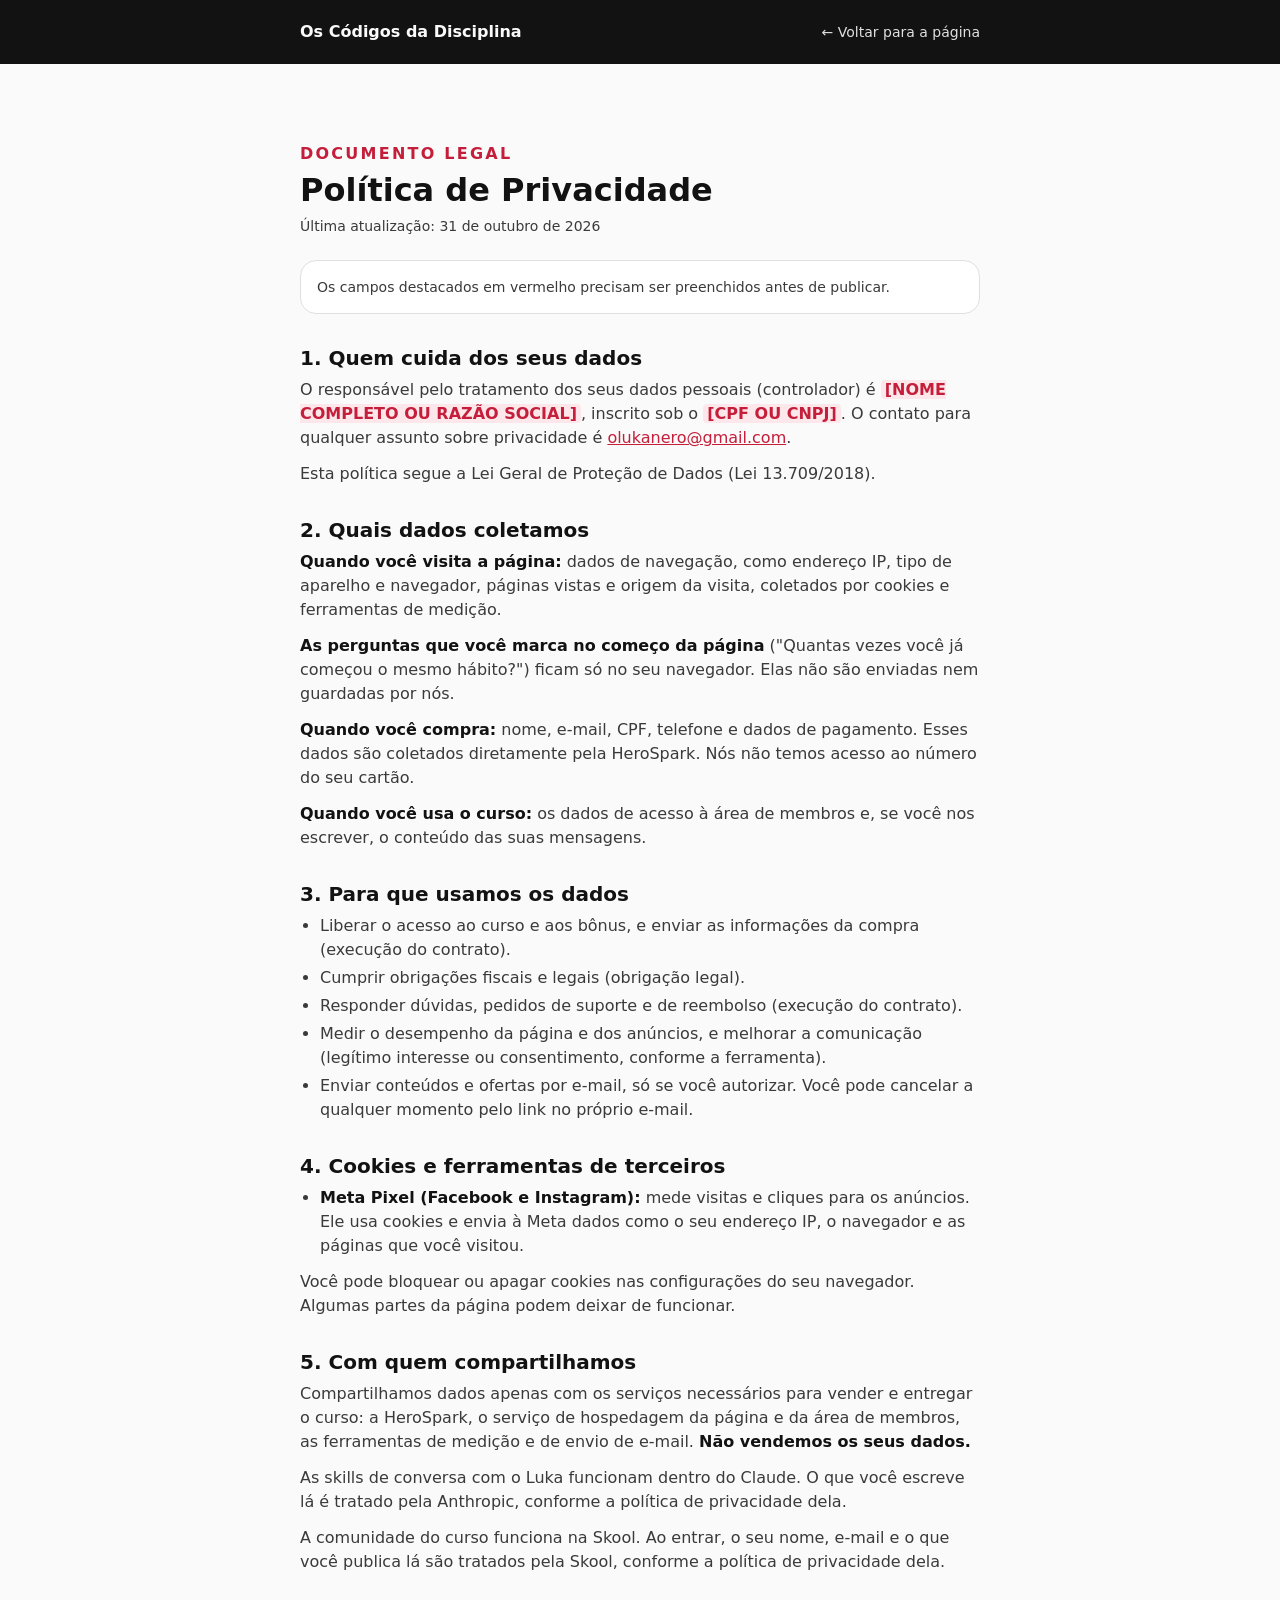
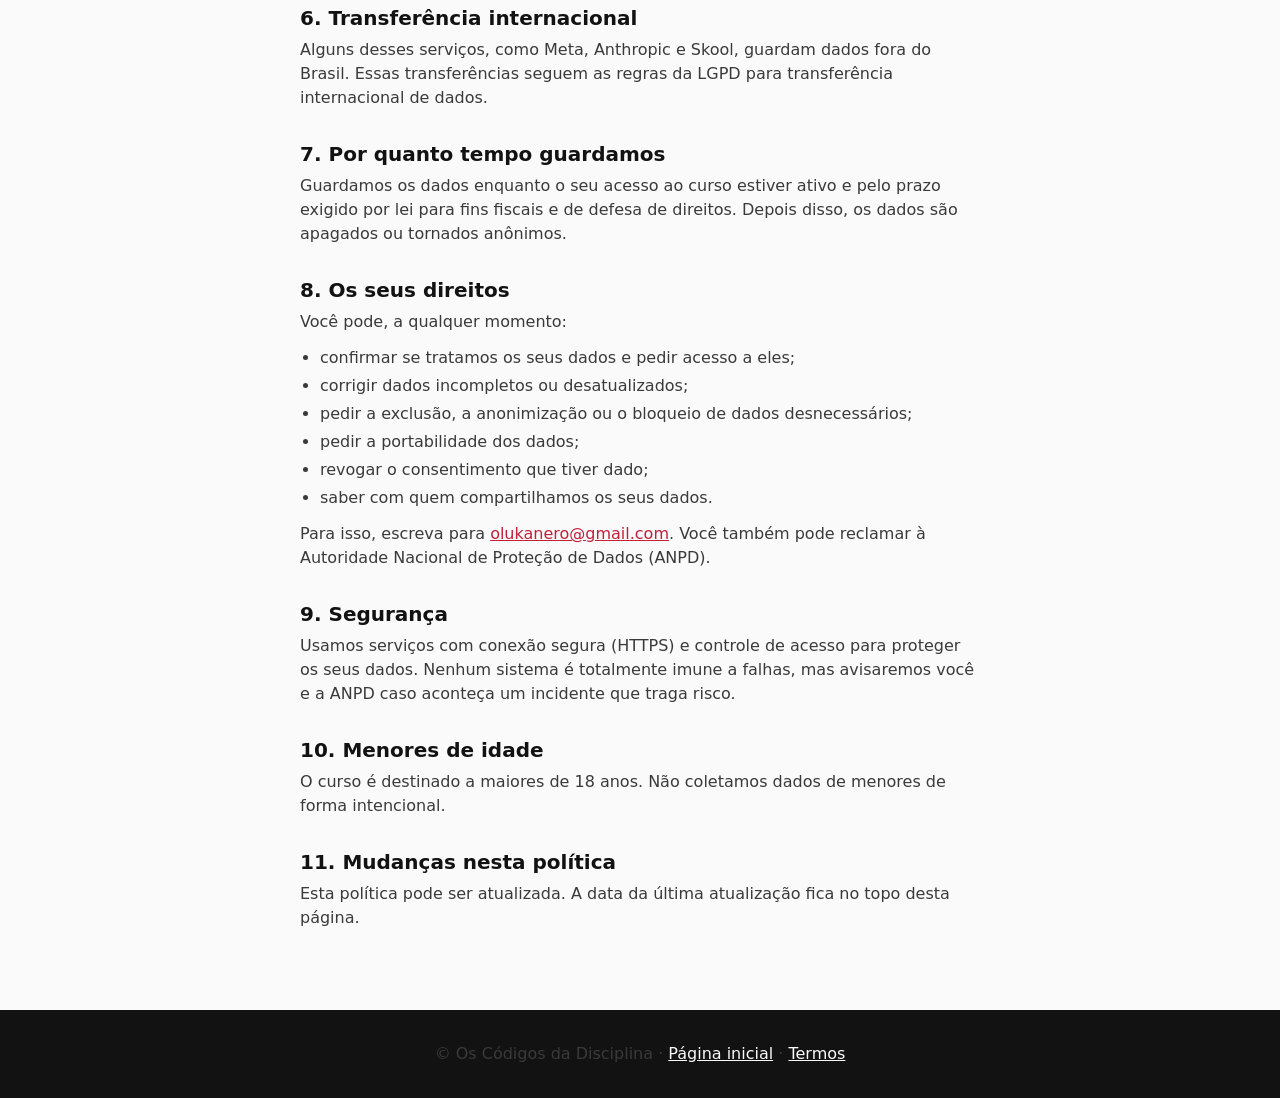
==== privacidade.html @ 7e0b5a9a "Add files via upload" ====
<!DOCTYPE html>
<html lang="pt-BR">
<head>
<meta charset="UTF-8">
<meta name="viewport" content="width=device-width, initial-scale=1">
<title>Política de Privacidade · Os Códigos da Disciplina</title>
<meta name="description" content="Política de privacidade do curso Os Códigos da Disciplina.">
<meta name="robots" content="noindex">
<meta name="theme-color" content="#121212">
<style>
@font-face{font-family:'Inter';font-style:normal;font-weight:400;font-display:swap;src:url(fonts/inter-latin-400-normal.woff2) format('woff2')}
@font-face{font-family:'Inter';font-style:normal;font-weight:500;font-display:swap;src:url(fonts/inter-latin-500-normal.woff2) format('woff2')}
@font-face{font-family:'Inter';font-style:normal;font-weight:700;font-display:swap;src:url(fonts/inter-latin-700-normal.woff2) format('woff2')}
@font-face{font-family:'Space Grotesk';font-style:normal;font-weight:700;font-display:swap;src:url(fonts/space-grotesk-latin-700-normal.woff2) format('woff2')}
:root{--red:#C41E3A;--ink:#121212;--grey:#3A3A3A;--light:#E0E0E0;--snow:#FAFAFA;
  --f-text:'Inter',system-ui,-apple-system,'Segoe UI',sans-serif;--f-title:'Space Grotesk',system-ui,-apple-system,'Segoe UI',sans-serif;
  --narrow:720px;--gutter:20px;--section-y:48px}
@media (min-width:1025px){:root{--section-y:80px}}
*,*::before,*::after{box-sizing:border-box;margin:0;padding:0}
html{-webkit-text-size-adjust:100%}
body{font-family:var(--f-text);background:var(--snow);color:var(--ink);-webkit-font-smoothing:antialiased}
.wrap{max-width:var(--narrow);margin:0 auto;padding:0 var(--gutter)}
.top{background:var(--ink)}
.top .wrap{display:flex;align-items:center;justify-content:space-between;gap:16px;min-height:64px}
.top__brand{font-family:var(--f-title);font-weight:700;font-size:16px;line-height:20px;color:var(--snow);text-decoration:none}
.top__back{font-family:var(--f-text);font-weight:500;font-size:14px;line-height:20px;color:var(--light);text-decoration:none}
.top__back:hover{color:var(--snow)}
.top__brand,.top__back{white-space:nowrap}
@media (max-width:480px){.hide-sm{display:none}}
.doc{padding:var(--section-y) 0}
.eyebrow{display:block;font-family:var(--f-title);font-weight:700;font-size:16px;line-height:20px;letter-spacing:.14em;text-transform:uppercase;color:var(--red)}
h1{margin-top:8px;font-family:var(--f-title);font-weight:700;font-size:32px;line-height:36px;color:var(--ink)}
.updated{margin-top:8px;font-weight:500;font-size:14px;line-height:20px;color:var(--grey)}
.note{margin-top:24px;padding:16px;border:1px solid var(--light);border-radius:16px;background:#fff;font-size:14px;line-height:20px;color:var(--grey)}
h2{margin-top:32px;font-family:var(--f-title);font-weight:700;font-size:20px;line-height:24px;color:var(--ink)}
p,li{font-weight:400;font-size:16px;line-height:24px;color:var(--grey)}
h2 + p,h2 + ul{margin-top:8px}
p + p,p + ul,ul + p{margin-top:12px}
ul{padding-left:20px}
li + li{margin-top:4px}
b{font-weight:700;color:var(--ink)}
a{color:var(--red)}
.fill{background:#FDE7EA;color:var(--red);font-weight:700;border-radius:4px;padding:0 4px}
.footer{padding:32px 0;background:var(--ink);text-align:center;font-weight:500;font-size:12px;line-height:16px;color:var(--light)}
.footer a{color:var(--snow)}
.footer a:hover{color:var(--red)}
</style>
<!-- Meta Pixel Code -->
<script>
!function(f,b,e,v,n,t,s)
{if(f.fbq)return;n=f.fbq=function(){n.callMethod?
n.callMethod.apply(n,arguments):n.queue.push(arguments)};
if(!f._fbq)f._fbq=n;n.push=n;n.loaded=!0;n.version='2.0';
n.queue=[];t=b.createElement(e);t.async=!0;
t.src=v;s=b.getElementsByTagName(e)[0];
s.parentNode.insertBefore(t,s)}(window, document,'script',
'https://connect.facebook.net/en_US/fbevents.js');
fbq('init', '2618686061904510');
fbq('track', 'PageView');
</script>
<noscript><img height="1" width="1" style="display:none"
src="https://www.facebook.com/tr?id=2618686061904510&ev=PageView&noscript=1"
/></noscript>
<!-- End Meta Pixel Code -->
</head>
<body>
<header class="top"><div class="wrap"><a class="top__brand" href="index.html">Os Códigos da Disciplina</a><a class="top__back" href="index.html">← Voltar<span class="hide-sm"> para a página</span></a></div></header>
<main class="doc"><div class="wrap">
<span class="eyebrow">Documento legal</span>
<h1>Política de Privacidade</h1>
<p class="updated">Última atualização: 31 de outubro de 2026</p>
<!-- ANTES DE PUBLICAR: preencha todos os campos destacados em vermelho e apague esta nota. -->
<p class="note">Os campos destacados em vermelho precisam ser preenchidos antes de publicar.</p>

<h2>1. Quem cuida dos seus dados</h2>
<p>O responsável pelo tratamento dos seus dados pessoais (controlador) é <mark class="fill">[NOME COMPLETO OU RAZÃO SOCIAL]</mark>, inscrito sob o <mark class="fill">[CPF OU CNPJ]</mark>. O contato para qualquer assunto sobre privacidade é <a href="mailto:olukanero@gmail.com">olukanero@gmail.com</a>.</p>
<p>Esta política segue a Lei Geral de Proteção de Dados (Lei 13.709/2018).</p>

<h2>2. Quais dados coletamos</h2>
<p><b>Quando você visita a página:</b> dados de navegação, como endereço IP, tipo de aparelho e navegador, páginas vistas e origem da visita, coletados por cookies e ferramentas de medição.</p>
<p><b>As perguntas que você marca no começo da página</b> ("Quantas vezes você já começou o mesmo hábito?") ficam só no seu navegador. Elas não são enviadas nem guardadas por nós.</p>
<p><b>Quando você compra:</b> nome, e-mail, CPF, telefone e dados de pagamento. Esses dados são coletados diretamente pela HeroSpark. Nós não temos acesso ao número do seu cartão.</p>
<p><b>Quando você usa o curso:</b> os dados de acesso à área de membros e, se você nos escrever, o conteúdo das suas mensagens.</p>

<h2>3. Para que usamos os dados</h2>
<ul>
  <li>Liberar o acesso ao curso e aos bônus, e enviar as informações da compra (execução do contrato).</li>
  <li>Cumprir obrigações fiscais e legais (obrigação legal).</li>
  <li>Responder dúvidas, pedidos de suporte e de reembolso (execução do contrato).</li>
  <li>Medir o desempenho da página e dos anúncios, e melhorar a comunicação (legítimo interesse ou consentimento, conforme a ferramenta).</li>
  <li>Enviar conteúdos e ofertas por e-mail, só se você autorizar. Você pode cancelar a qualquer momento pelo link no próprio e-mail.</li>
</ul>

<h2>4. Cookies e ferramentas de terceiros</h2>
<ul>
    <li><b>Meta Pixel (Facebook e Instagram):</b> mede visitas e cliques para os anúncios. Ele usa cookies e envia à Meta dados como o seu endereço IP, o navegador e as páginas que você visitou.</li>
</ul>
<p>Você pode bloquear ou apagar cookies nas configurações do seu navegador. Algumas partes da página podem deixar de funcionar.</p>

<h2>5. Com quem compartilhamos</h2>
<p>Compartilhamos dados apenas com os serviços necessários para vender e entregar o curso: a HeroSpark, o serviço de hospedagem da página e da área de membros, as ferramentas de medição e de envio de e-mail. <b>Não vendemos os seus dados.</b></p>
<p>As skills de conversa com o Luka funcionam dentro do Claude. O que você escreve lá é tratado pela Anthropic, conforme a política de privacidade dela.</p>
<p>A comunidade do curso funciona na Skool. Ao entrar, o seu nome, e-mail e o que você publica lá são tratados pela Skool, conforme a política de privacidade dela.</p>

<h2>6. Transferência internacional</h2>
<p>Alguns desses serviços, como Meta, Anthropic e Skool, guardam dados fora do Brasil. Essas transferências seguem as regras da LGPD para transferência internacional de dados.</p>

<h2>7. Por quanto tempo guardamos</h2>
<p>Guardamos os dados enquanto o seu acesso ao curso estiver ativo e pelo prazo exigido por lei para fins fiscais e de defesa de direitos. Depois disso, os dados são apagados ou tornados anônimos.</p>

<h2>8. Os seus direitos</h2>
<p>Você pode, a qualquer momento:</p>
<ul>
  <li>confirmar se tratamos os seus dados e pedir acesso a eles;</li>
  <li>corrigir dados incompletos ou desatualizados;</li>
  <li>pedir a exclusão, a anonimização ou o bloqueio de dados desnecessários;</li>
  <li>pedir a portabilidade dos dados;</li>
  <li>revogar o consentimento que tiver dado;</li>
  <li>saber com quem compartilhamos os seus dados.</li>
</ul>
<p>Para isso, escreva para <a href="mailto:olukanero@gmail.com">olukanero@gmail.com</a>. Você também pode reclamar à Autoridade Nacional de Proteção de Dados (ANPD).</p>

<h2>9. Segurança</h2>
<p>Usamos serviços com conexão segura (HTTPS) e controle de acesso para proteger os seus dados. Nenhum sistema é totalmente imune a falhas, mas avisaremos você e a ANPD caso aconteça um incidente que traga risco.</p>

<h2>10. Menores de idade</h2>
<p>O curso é destinado a maiores de 18 anos. Não coletamos dados de menores de forma intencional.</p>

<h2>11. Mudanças nesta política</h2>
<p>Esta política pode ser atualizada. A data da última atualização fica no topo desta página.</p>

</div></main>
<footer class="footer"><div class="wrap"><p>© Os Códigos da Disciplina · <a href="index.html">Página inicial</a> · <a href="termos.html">Termos</a></p></div></footer>
</body>
</html>
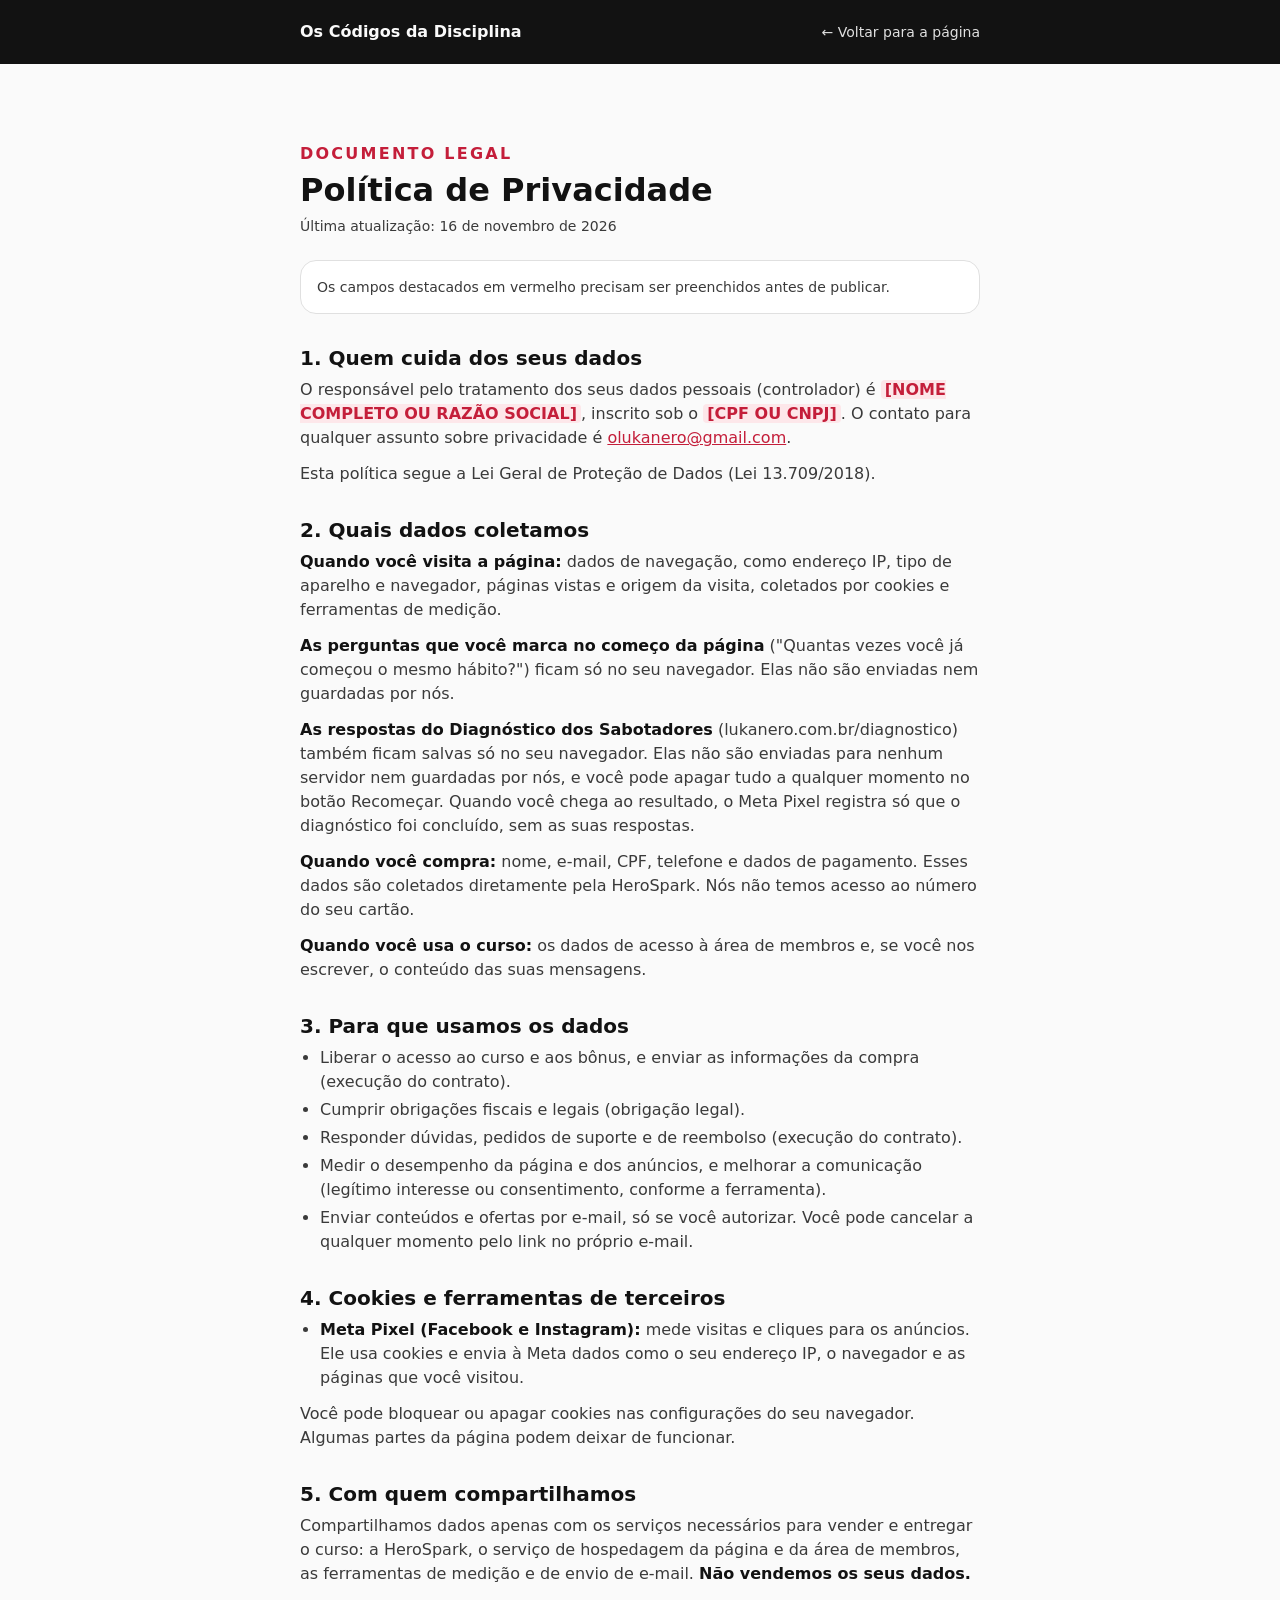
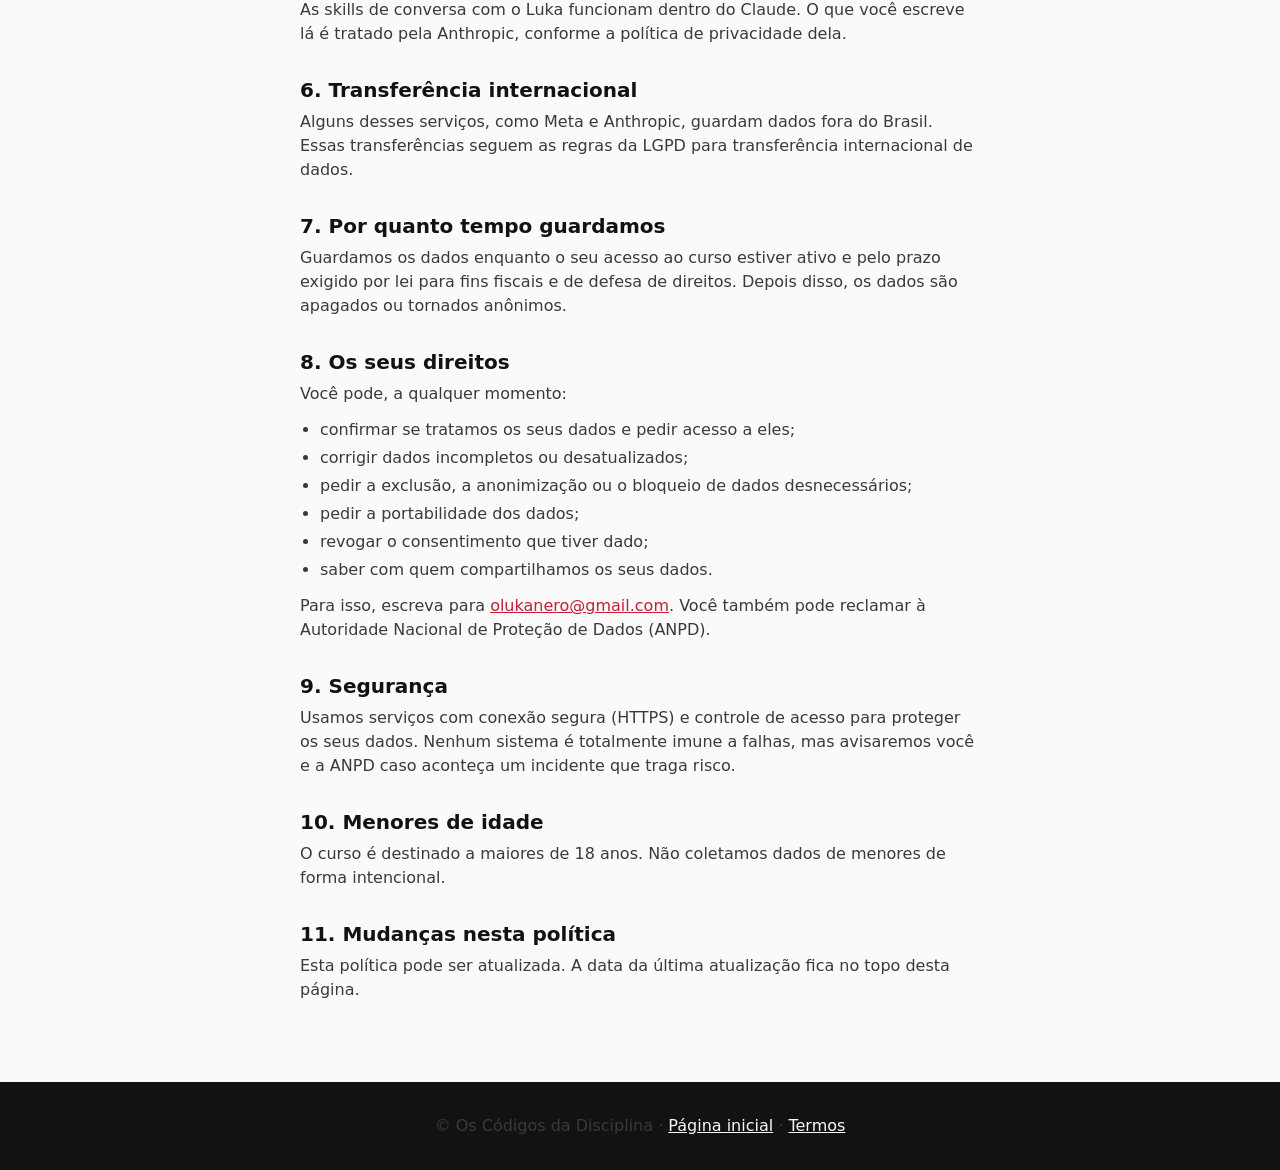
==== commit 77f3a196: "Add files via upload" ====
--- a/privacidade.html
+++ b/privacidade.html
@@ -68,7 +68,7 @@
 <main class="doc"><div class="wrap">
 <span class="eyebrow">Documento legal</span>
 <h1>Política de Privacidade</h1>
-<p class="updated">Última atualização: 31 de outubro de 2026</p>
+<p class="updated">Última atualização: 16 de novembro de 2026</p>
 <!-- ANTES DE PUBLICAR: preencha todos os campos destacados em vermelho e apague esta nota. -->
 <p class="note">Os campos destacados em vermelho precisam ser preenchidos antes de publicar.</p>
 
@@ -79,6 +79,7 @@
 <h2>2. Quais dados coletamos</h2>
 <p><b>Quando você visita a página:</b> dados de navegação, como endereço IP, tipo de aparelho e navegador, páginas vistas e origem da visita, coletados por cookies e ferramentas de medição.</p>
 <p><b>As perguntas que você marca no começo da página</b> ("Quantas vezes você já começou o mesmo hábito?") ficam só no seu navegador. Elas não são enviadas nem guardadas por nós.</p>
+<p><b>As respostas do Diagnóstico dos Sabotadores</b> (lukanero.com.br/diagnostico) também ficam salvas só no seu navegador. Elas não são enviadas para nenhum servidor nem guardadas por nós, e você pode apagar tudo a qualquer momento no botão Recomeçar. Quando você chega ao resultado, o Meta Pixel registra só que o diagnóstico foi concluído, sem as suas respostas.</p>
 <p><b>Quando você compra:</b> nome, e-mail, CPF, telefone e dados de pagamento. Esses dados são coletados diretamente pela HeroSpark. Nós não temos acesso ao número do seu cartão.</p>
 <p><b>Quando você usa o curso:</b> os dados de acesso à área de membros e, se você nos escrever, o conteúdo das suas mensagens.</p>
 
@@ -100,10 +101,9 @@
 <h2>5. Com quem compartilhamos</h2>
 <p>Compartilhamos dados apenas com os serviços necessários para vender e entregar o curso: a HeroSpark, o serviço de hospedagem da página e da área de membros, as ferramentas de medição e de envio de e-mail. <b>Não vendemos os seus dados.</b></p>
 <p>As skills de conversa com o Luka funcionam dentro do Claude. O que você escreve lá é tratado pela Anthropic, conforme a política de privacidade dela.</p>
-<p>A comunidade do curso funciona na Skool. Ao entrar, o seu nome, e-mail e o que você publica lá são tratados pela Skool, conforme a política de privacidade dela.</p>
 
 <h2>6. Transferência internacional</h2>
-<p>Alguns desses serviços, como Meta, Anthropic e Skool, guardam dados fora do Brasil. Essas transferências seguem as regras da LGPD para transferência internacional de dados.</p>
+<p>Alguns desses serviços, como Meta e Anthropic, guardam dados fora do Brasil. Essas transferências seguem as regras da LGPD para transferência internacional de dados.</p>
 
 <h2>7. Por quanto tempo guardamos</h2>
 <p>Guardamos os dados enquanto o seu acesso ao curso estiver ativo e pelo prazo exigido por lei para fins fiscais e de defesa de direitos. Depois disso, os dados são apagados ou tornados anônimos.</p>
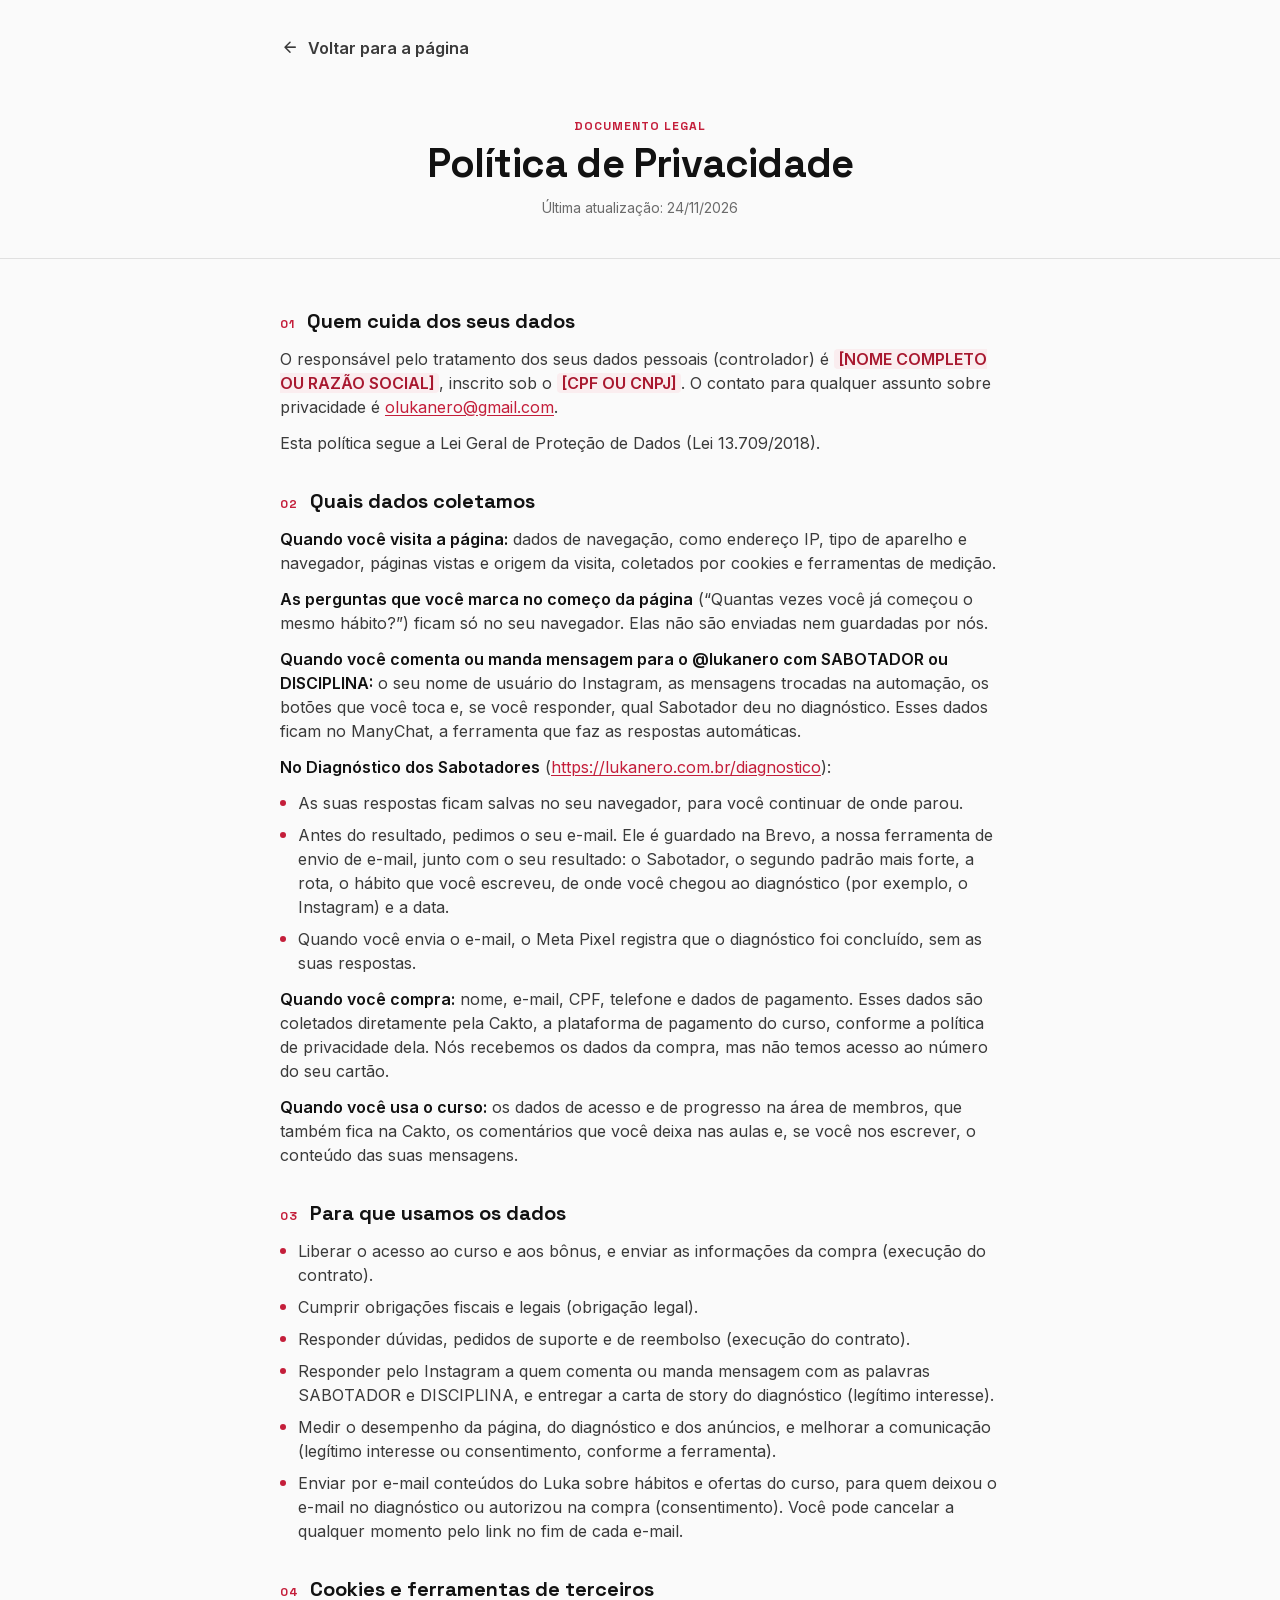
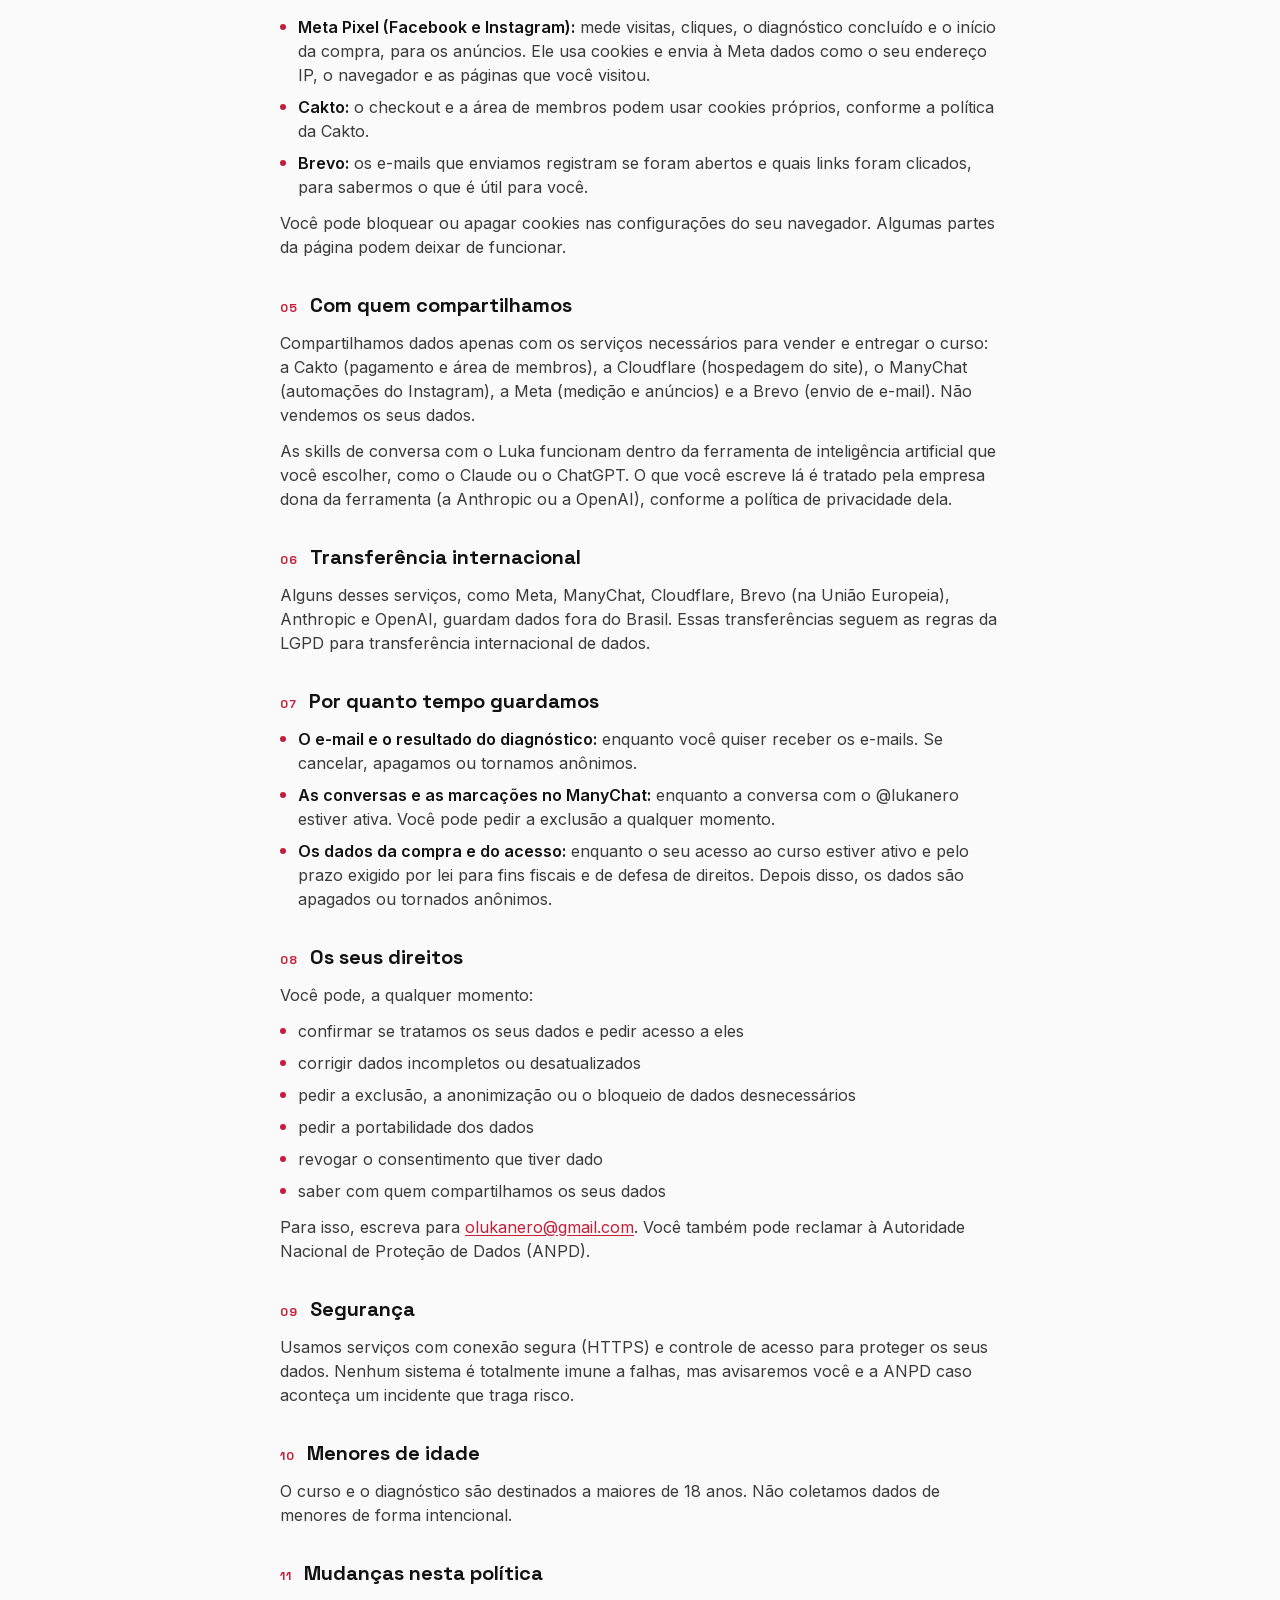
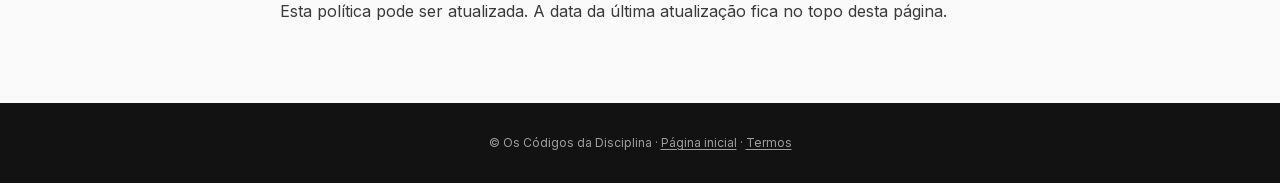
==== commit 3b4df9f7: "Site novo: página de vendas, isca em /diagnostico, obrigado, termos e privacidade" ====
--- a/privacidade.html
+++ b/privacidade.html
@@ -1,135 +1,183 @@
-<!DOCTYPE html>
+<!doctype html>
 <html lang="pt-BR">
 <head>
-<meta charset="UTF-8">
-<meta name="viewport" content="width=device-width, initial-scale=1">
-<title>Política de Privacidade · Os Códigos da Disciplina</title>
-<meta name="description" content="Política de privacidade do curso Os Códigos da Disciplina.">
-<meta name="robots" content="noindex">
-<meta name="theme-color" content="#121212">
+<meta charset="utf-8">
+<meta name="viewport" content="width=device-width, initial-scale=1, viewport-fit=cover">
+<title>Política de privacidade · Os Códigos da Disciplina</title>
+<meta name="description" content="Como Os Códigos da Disciplina coleta, usa e protege os seus dados, conforme a LGPD.">
+<meta name="theme-color" content="#FAFAFA">
+<link rel="stylesheet" href="design_tokens.css">
+<link rel="icon" href="img/favicon-32.png" sizes="32x32" type="image/png">
+<link rel="apple-touch-icon" href="img/apple-touch-icon.png">
+<link rel="preload" href="fonts/inter.woff2" as="font" type="font/woff2" crossorigin>
+<link rel="preload" href="fonts/space-grotesk.woff2" as="font" type="font/woff2" crossorigin>
+<link rel="preload" href="fonts/icones.woff2" as="font" type="font/woff2" crossorigin>
 <style>
-@font-face{font-family:'Inter';font-style:normal;font-weight:400;font-display:swap;src:url(fonts/inter-latin-400-normal.woff2) format('woff2')}
-@font-face{font-family:'Inter';font-style:normal;font-weight:500;font-display:swap;src:url(fonts/inter-latin-500-normal.woff2) format('woff2')}
-@font-face{font-family:'Inter';font-style:normal;font-weight:700;font-display:swap;src:url(fonts/inter-latin-700-normal.woff2) format('woff2')}
-@font-face{font-family:'Space Grotesk';font-style:normal;font-weight:700;font-display:swap;src:url(fonts/space-grotesk-latin-700-normal.woff2) format('woff2')}
-:root{--red:#C41E3A;--ink:#121212;--grey:#3A3A3A;--light:#E0E0E0;--snow:#FAFAFA;
-  --f-text:'Inter',system-ui,-apple-system,'Segoe UI',sans-serif;--f-title:'Space Grotesk',system-ui,-apple-system,'Segoe UI',sans-serif;
-  --narrow:720px;--gutter:20px;--section-y:48px}
-@media (min-width:1025px){:root{--section-y:80px}}
-*,*::before,*::after{box-sizing:border-box;margin:0;padding:0}
-html{-webkit-text-size-adjust:100%}
-body{font-family:var(--f-text);background:var(--snow);color:var(--ink);-webkit-font-smoothing:antialiased}
-.wrap{max-width:var(--narrow);margin:0 auto;padding:0 var(--gutter)}
-.top{background:var(--ink)}
-.top .wrap{display:flex;align-items:center;justify-content:space-between;gap:16px;min-height:64px}
-.top__brand{font-family:var(--f-title);font-weight:700;font-size:16px;line-height:20px;color:var(--snow);text-decoration:none}
-.top__back{font-family:var(--f-text);font-weight:500;font-size:14px;line-height:20px;color:var(--light);text-decoration:none}
-.top__back:hover{color:var(--snow)}
-.top__brand,.top__back{white-space:nowrap}
-@media (max-width:480px){.hide-sm{display:none}}
-.doc{padding:var(--section-y) 0}
-.eyebrow{display:block;font-family:var(--f-title);font-weight:700;font-size:16px;line-height:20px;letter-spacing:.14em;text-transform:uppercase;color:var(--red)}
-h1{margin-top:8px;font-family:var(--f-title);font-weight:700;font-size:32px;line-height:36px;color:var(--ink)}
-.updated{margin-top:8px;font-weight:500;font-size:14px;line-height:20px;color:var(--grey)}
-.note{margin-top:24px;padding:16px;border:1px solid var(--light);border-radius:16px;background:#fff;font-size:14px;line-height:20px;color:var(--grey)}
-h2{margin-top:32px;font-family:var(--f-title);font-weight:700;font-size:20px;line-height:24px;color:var(--ink)}
-p,li{font-weight:400;font-size:16px;line-height:24px;color:var(--grey)}
-h2 + p,h2 + ul{margin-top:8px}
-p + p,p + ul,ul + p{margin-top:12px}
-ul{padding-left:20px}
-li + li{margin-top:4px}
-b{font-weight:700;color:var(--ink)}
-a{color:var(--red)}
-.fill{background:#FDE7EA;color:var(--red);font-weight:700;border-radius:4px;padding:0 4px}
-.footer{padding:32px 0;background:var(--ink);text-align:center;font-weight:500;font-size:12px;line-height:16px;color:var(--light)}
-.footer a{color:var(--snow)}
-.footer a:hover{color:var(--red)}
+  /* =========================================================
+     Página legal · Os Códigos da Disciplina
+     Gerada a partir de 02.funil/04.outras. Usa só os tokens.
+     Formato: design_system_lukanero.md, seção Formatos
+     ========================================================= */
+  *, *::before, *::after { box-sizing: border-box; }
+  html { -webkit-text-size-adjust: 100%; }
+  body { margin: 0; background: var(--lk-surface); color: var(--lk-on-surface); font: var(--lk-body-l); -webkit-font-smoothing: antialiased; }
+  h1, h2, p, ul { margin: 0; }
+  a { color: var(--lk-accent-text); text-underline-offset: 2px; }
+  b { font-weight: 600; color: var(--lk-on-surface); }
+  :focus-visible { outline: var(--lk-focus-width) solid var(--lk-focus); outline-offset: var(--lk-focus-offset); }
+  .ms { font-family: "Lk Icones"; font-weight: normal; font-style: normal; font-size: var(--lk-icon-s); line-height: 1; display: inline-block; white-space: nowrap; -webkit-font-feature-settings: "liga"; font-feature-settings: "liga"; }
+  .wrap { max-width: calc(var(--lk-container-text) + 2 * var(--lk-gutter)); margin: 0 auto; padding: 0 var(--lk-gutter); }
+
+  /* topo */
+  .legal-top { padding: var(--lk-space-6) 0 var(--lk-space-10); border-bottom: var(--lk-border) solid var(--lk-outline-variant); }
+  .back { position: relative; display: inline-flex; align-items: center; gap: var(--lk-space-2); min-height: var(--lk-touch); padding: 0 var(--lk-space-3); margin-left: calc(-1 * var(--lk-space-3)); border-radius: var(--lk-radius-md); font: var(--lk-label-l); color: var(--lk-on-surface-variant); text-decoration: none; }
+  .back:hover { background: color-mix(in srgb, var(--lk-on-surface) var(--lk-state-hover), transparent); color: var(--lk-on-surface); }
+  .legal-head { text-align: center; margin-top: var(--lk-space-10); }
+  .kicker { display: inline-block; font: var(--lk-kicker-font); letter-spacing: var(--lk-tracking-caps); text-transform: uppercase; color: var(--lk-kicker-color); margin-bottom: var(--lk-kicker-gap); }
+  h1 { font: var(--lk-headline-m); letter-spacing: var(--lk-tracking-tight); }
+  .date { margin-top: var(--lk-space-3); font: var(--lk-body-m); color: var(--lk-on-surface-muted); }
+  @media (min-width: 840px) { h1 { font: var(--lk-headline-l); letter-spacing: var(--lk-tracking-tight); } }
+
+  /* corpo */
+  /* main.wrap: a classe .wrap zeraria o espaço de cima e de baixo */
+  main.wrap { padding-top: var(--lk-space-4); padding-bottom: var(--lk-section-y); }
+  .legal-sec { padding-top: var(--lk-space-8); scroll-margin-top: var(--lk-space-6); }
+  .legal-sec h2 { display: flex; align-items: baseline; gap: var(--lk-space-3); font: var(--lk-title-l); margin-bottom: var(--lk-space-3); }
+  .legal-sec h2 .num { font: var(--lk-label-m); letter-spacing: var(--lk-tracking-caps); color: var(--lk-accent-text); flex: none; }
+  .legal-sec p, .legal-sec li { color: var(--lk-on-surface-variant); }
+  .legal-sec p + p, .legal-sec ul + p, .legal-sec p + ul { margin-top: var(--lk-space-3); }
+  .legal-sec ul { padding: 0; list-style: none; display: grid; gap: var(--lk-space-2); }
+  .legal-sec li { display: flex; gap: var(--lk-space-3); }
+  .legal-sec li::before { content: ""; flex: none; width: 6px; height: 6px; border-radius: 50%; background: var(--lk-primary); margin-top: 9px; }
+  .legal-sec a { overflow-wrap: anywhere; }
+  .todo { background: var(--lk-primary-container); color: var(--lk-on-primary-container); font-weight: 600; padding: 0 4px; border-radius: var(--lk-radius-xs); }
+
+  /* rodapé */
+  .footer { padding: var(--lk-space-8) 0 calc(var(--lk-space-8) + env(safe-area-inset-bottom)); background: var(--lk-surface); font: var(--lk-body-s); color: var(--lk-on-surface-muted); text-align: center; }
+  .footer a { color: inherit; }
 </style>
-<!-- Meta Pixel Code -->
-<script>
-!function(f,b,e,v,n,t,s)
-{if(f.fbq)return;n=f.fbq=function(){n.callMethod?
-n.callMethod.apply(n,arguments):n.queue.push(arguments)};
-if(!f._fbq)f._fbq=n;n.push=n;n.loaded=!0;n.version='2.0';
-n.queue=[];t=b.createElement(e);t.async=!0;
-t.src=v;s=b.getElementsByTagName(e)[0];
-s.parentNode.insertBefore(t,s)}(window, document,'script',
-'https://connect.facebook.net/en_US/fbevents.js');
-fbq('init', '2618686061904510');
-fbq('track', 'PageView');
-</script>
-<noscript><img height="1" width="1" style="display:none"
-src="https://www.facebook.com/tr?id=2618686061904510&ev=PageView&noscript=1"
-/></noscript>
-<!-- End Meta Pixel Code -->
 </head>
 <body>
-<header class="top"><div class="wrap"><a class="top__brand" href="index.html">Os Códigos da Disciplina</a><a class="top__back" href="index.html">← Voltar<span class="hide-sm"> para a página</span></a></div></header>
-<main class="doc"><div class="wrap">
-<span class="eyebrow">Documento legal</span>
-<h1>Política de Privacidade</h1>
-<p class="updated">Última atualização: 16 de novembro de 2026</p>
-<!-- ANTES DE PUBLICAR: preencha todos os campos destacados em vermelho e apague esta nota. -->
-<p class="note">Os campos destacados em vermelho precisam ser preenchidos antes de publicar.</p>
 
-<h2>1. Quem cuida dos seus dados</h2>
-<p>O responsável pelo tratamento dos seus dados pessoais (controlador) é <mark class="fill">[NOME COMPLETO OU RAZÃO SOCIAL]</mark>, inscrito sob o <mark class="fill">[CPF OU CNPJ]</mark>. O contato para qualquer assunto sobre privacidade é <a href="mailto:olukanero@gmail.com">olukanero@gmail.com</a>.</p>
-<p>Esta política segue a Lei Geral de Proteção de Dados (Lei 13.709/2018).</p>
+<header class="legal-top">
+  <div class="wrap">
+    <a class="back" href="index.html"><span class="ms" aria-hidden="true">arrow_back</span>Voltar para a página</a>
+    <div class="legal-head">
+      <span class="kicker">Documento legal</span>
+      <h1>Política de Privacidade</h1>
+      <p class="date">Última atualização: 24/11/2026</p>
+    </div>
+  </div>
+</header>
 
-<h2>2. Quais dados coletamos</h2>
-<p><b>Quando você visita a página:</b> dados de navegação, como endereço IP, tipo de aparelho e navegador, páginas vistas e origem da visita, coletados por cookies e ferramentas de medição.</p>
-<p><b>As perguntas que você marca no começo da página</b> ("Quantas vezes você já começou o mesmo hábito?") ficam só no seu navegador. Elas não são enviadas nem guardadas por nós.</p>
-<p><b>As respostas do Diagnóstico dos Sabotadores</b> (lukanero.com.br/diagnostico) também ficam salvas só no seu navegador. Elas não são enviadas para nenhum servidor nem guardadas por nós, e você pode apagar tudo a qualquer momento no botão Recomeçar. Quando você chega ao resultado, o Meta Pixel registra só que o diagnóstico foi concluído, sem as suas respostas.</p>
-<p><b>Quando você compra:</b> nome, e-mail, CPF, telefone e dados de pagamento. Esses dados são coletados diretamente pela HeroSpark. Nós não temos acesso ao número do seu cartão.</p>
-<p><b>Quando você usa o curso:</b> os dados de acesso à área de membros e, se você nos escrever, o conteúdo das suas mensagens.</p>
+<main class="wrap">
+    <section class="legal-sec" aria-labelledby="s1">
+      <h2 id="s1"><span class="num">01</span>Quem cuida dos seus dados</h2>
+      <p>O responsável pelo tratamento dos seus dados pessoais (controlador) é <mark class="todo">[NOME COMPLETO OU RAZÃO SOCIAL]</mark>, inscrito sob o <mark class="todo">[CPF OU CNPJ]</mark>. O contato para qualquer assunto sobre privacidade é <a href="mailto:olukanero@gmail.com">olukanero@gmail.com</a>.</p>
+      <p>Esta política segue a Lei Geral de Proteção de Dados (Lei 13.709/2018).</p>
+    </section>
 
-<h2>3. Para que usamos os dados</h2>
-<ul>
-  <li>Liberar o acesso ao curso e aos bônus, e enviar as informações da compra (execução do contrato).</li>
-  <li>Cumprir obrigações fiscais e legais (obrigação legal).</li>
-  <li>Responder dúvidas, pedidos de suporte e de reembolso (execução do contrato).</li>
-  <li>Medir o desempenho da página e dos anúncios, e melhorar a comunicação (legítimo interesse ou consentimento, conforme a ferramenta).</li>
-  <li>Enviar conteúdos e ofertas por e-mail, só se você autorizar. Você pode cancelar a qualquer momento pelo link no próprio e-mail.</li>
-</ul>
+    <section class="legal-sec" aria-labelledby="s2">
+      <h2 id="s2"><span class="num">02</span>Quais dados coletamos</h2>
+      <p><b>Quando você visita a página:</b> dados de navegação, como endereço IP, tipo de aparelho e navegador, páginas vistas e origem da visita, coletados por cookies e ferramentas de medição.</p>
+      <p><b>As perguntas que você marca no começo da página</b> (“Quantas vezes você já começou o mesmo hábito?”) ficam só no seu navegador. Elas não são enviadas nem guardadas por nós.</p>
+      <p><b>Quando você comenta ou manda mensagem para o @lukanero com SABOTADOR ou DISCIPLINA:</b> o seu nome de usuário do Instagram, as mensagens trocadas na automação, os botões que você toca e, se você responder, qual Sabotador deu no diagnóstico. Esses dados ficam no ManyChat, a ferramenta que faz as respostas automáticas.</p>
+      <p><b>No Diagnóstico dos Sabotadores</b> (<a href="https://lukanero.com.br/diagnostico">https://lukanero.com.br/diagnostico</a>):</p>
+      <ul>
+        <li><span>As suas respostas ficam salvas no seu navegador, para você continuar de onde parou.</span></li>
+        <li><span>Antes do resultado, pedimos o seu e-mail. Ele é guardado na Brevo, a nossa ferramenta de envio de e-mail, junto com o seu resultado: o Sabotador, o segundo padrão mais forte, a rota, o hábito que você escreveu, de onde você chegou ao diagnóstico (por exemplo, o Instagram) e a data.</span></li>
+        <li><span>Quando você envia o e-mail, o Meta Pixel registra que o diagnóstico foi concluído, sem as suas respostas.</span></li>
+      </ul>
+      <p><b>Quando você compra:</b> nome, e-mail, CPF, telefone e dados de pagamento. Esses dados são coletados diretamente pela Cakto, a plataforma de pagamento do curso, conforme a política de privacidade dela. Nós recebemos os dados da compra, mas não temos acesso ao número do seu cartão.</p>
+      <p><b>Quando você usa o curso:</b> os dados de acesso e de progresso na área de membros, que também fica na Cakto, os comentários que você deixa nas aulas e, se você nos escrever, o conteúdo das suas mensagens.</p>
+    </section>
 
-<h2>4. Cookies e ferramentas de terceiros</h2>
-<ul>
-    <li><b>Meta Pixel (Facebook e Instagram):</b> mede visitas e cliques para os anúncios. Ele usa cookies e envia à Meta dados como o seu endereço IP, o navegador e as páginas que você visitou.</li>
-</ul>
-<p>Você pode bloquear ou apagar cookies nas configurações do seu navegador. Algumas partes da página podem deixar de funcionar.</p>
+    <section class="legal-sec" aria-labelledby="s3">
+      <h2 id="s3"><span class="num">03</span>Para que usamos os dados</h2>
+      <ul>
+        <li><span>Liberar o acesso ao curso e aos bônus, e enviar as informações da compra (execução do contrato).</span></li>
+        <li><span>Cumprir obrigações fiscais e legais (obrigação legal).</span></li>
+        <li><span>Responder dúvidas, pedidos de suporte e de reembolso (execução do contrato).</span></li>
+        <li><span>Responder pelo Instagram a quem comenta ou manda mensagem com as palavras SABOTADOR e DISCIPLINA, e entregar a carta de story do diagnóstico (legítimo interesse).</span></li>
+        <li><span>Medir o desempenho da página, do diagnóstico e dos anúncios, e melhorar a comunicação (legítimo interesse ou consentimento, conforme a ferramenta).</span></li>
+        <li><span>Enviar por e-mail conteúdos do Luka sobre hábitos e ofertas do curso, para quem deixou o e-mail no diagnóstico ou autorizou na compra (consentimento). Você pode cancelar a qualquer momento pelo link no fim de cada e-mail.</span></li>
+      </ul>
+    </section>
 
-<h2>5. Com quem compartilhamos</h2>
-<p>Compartilhamos dados apenas com os serviços necessários para vender e entregar o curso: a HeroSpark, o serviço de hospedagem da página e da área de membros, as ferramentas de medição e de envio de e-mail. <b>Não vendemos os seus dados.</b></p>
-<p>As skills de conversa com o Luka funcionam dentro do Claude. O que você escreve lá é tratado pela Anthropic, conforme a política de privacidade dela.</p>
+    <section class="legal-sec" aria-labelledby="s4">
+      <h2 id="s4"><span class="num">04</span>Cookies e ferramentas de terceiros</h2>
+      <ul>
+        <li><span><b>Meta Pixel (Facebook e Instagram):</b> mede visitas, cliques, o diagnóstico concluído e o início da compra, para os anúncios. Ele usa cookies e envia à Meta dados como o seu endereço IP, o navegador e as páginas que você visitou.</span></li>
+        <li><span><b>Cakto:</b> o checkout e a área de membros podem usar cookies próprios, conforme a política da Cakto.</span></li>
+        <li><span><b>Brevo:</b> os e-mails que enviamos registram se foram abertos e quais links foram clicados, para sabermos o que é útil para você.</span></li>
+      </ul>
+      <p>Você pode bloquear ou apagar cookies nas configurações do seu navegador. Algumas partes da página podem deixar de funcionar.</p>
+    </section>
 
-<h2>6. Transferência internacional</h2>
-<p>Alguns desses serviços, como Meta e Anthropic, guardam dados fora do Brasil. Essas transferências seguem as regras da LGPD para transferência internacional de dados.</p>
+    <section class="legal-sec" aria-labelledby="s5">
+      <h2 id="s5"><span class="num">05</span>Com quem compartilhamos</h2>
+      <p>Compartilhamos dados apenas com os serviços necessários para vender e entregar o curso: a Cakto (pagamento e área de membros), a Cloudflare (hospedagem do site), o ManyChat (automações do Instagram), a Meta (medição e anúncios) e a Brevo (envio de e-mail). Não vendemos os seus dados.</p>
+      <p>As skills de conversa com o Luka funcionam dentro da ferramenta de inteligência artificial que você escolher, como o Claude ou o ChatGPT. O que você escreve lá é tratado pela empresa dona da ferramenta (a Anthropic ou a OpenAI), conforme a política de privacidade dela.</p>
+    </section>
 
-<h2>7. Por quanto tempo guardamos</h2>
-<p>Guardamos os dados enquanto o seu acesso ao curso estiver ativo e pelo prazo exigido por lei para fins fiscais e de defesa de direitos. Depois disso, os dados são apagados ou tornados anônimos.</p>
+    <section class="legal-sec" aria-labelledby="s6">
+      <h2 id="s6"><span class="num">06</span>Transferência internacional</h2>
+      <p>Alguns desses serviços, como Meta, ManyChat, Cloudflare, Brevo (na União Europeia), Anthropic e OpenAI, guardam dados fora do Brasil. Essas transferências seguem as regras da LGPD para transferência internacional de dados.</p>
+    </section>
 
-<h2>8. Os seus direitos</h2>
-<p>Você pode, a qualquer momento:</p>
-<ul>
-  <li>confirmar se tratamos os seus dados e pedir acesso a eles;</li>
-  <li>corrigir dados incompletos ou desatualizados;</li>
-  <li>pedir a exclusão, a anonimização ou o bloqueio de dados desnecessários;</li>
-  <li>pedir a portabilidade dos dados;</li>
-  <li>revogar o consentimento que tiver dado;</li>
-  <li>saber com quem compartilhamos os seus dados.</li>
-</ul>
-<p>Para isso, escreva para <a href="mailto:olukanero@gmail.com">olukanero@gmail.com</a>. Você também pode reclamar à Autoridade Nacional de Proteção de Dados (ANPD).</p>
+    <section class="legal-sec" aria-labelledby="s7">
+      <h2 id="s7"><span class="num">07</span>Por quanto tempo guardamos</h2>
+      <ul>
+        <li><span><b>O e-mail e o resultado do diagnóstico:</b> enquanto você quiser receber os e-mails. Se cancelar, apagamos ou tornamos anônimos.</span></li>
+        <li><span><b>As conversas e as marcações no ManyChat:</b> enquanto a conversa com o @lukanero estiver ativa. Você pode pedir a exclusão a qualquer momento.</span></li>
+        <li><span><b>Os dados da compra e do acesso:</b> enquanto o seu acesso ao curso estiver ativo e pelo prazo exigido por lei para fins fiscais e de defesa de direitos. Depois disso, os dados são apagados ou tornados anônimos.</span></li>
+      </ul>
+    </section>
 
-<h2>9. Segurança</h2>
-<p>Usamos serviços com conexão segura (HTTPS) e controle de acesso para proteger os seus dados. Nenhum sistema é totalmente imune a falhas, mas avisaremos você e a ANPD caso aconteça um incidente que traga risco.</p>
+    <section class="legal-sec" aria-labelledby="s8">
+      <h2 id="s8"><span class="num">08</span>Os seus direitos</h2>
+      <p>Você pode, a qualquer momento:</p>
+      <ul>
+        <li><span>confirmar se tratamos os seus dados e pedir acesso a eles</span></li>
+        <li><span>corrigir dados incompletos ou desatualizados</span></li>
+        <li><span>pedir a exclusão, a anonimização ou o bloqueio de dados desnecessários</span></li>
+        <li><span>pedir a portabilidade dos dados</span></li>
+        <li><span>revogar o consentimento que tiver dado</span></li>
+        <li><span>saber com quem compartilhamos os seus dados</span></li>
+      </ul>
+      <p>Para isso, escreva para <a href="mailto:olukanero@gmail.com">olukanero@gmail.com</a>. Você também pode reclamar à Autoridade Nacional de Proteção de Dados (ANPD).</p>
+    </section>
 
-<h2>10. Menores de idade</h2>
-<p>O curso é destinado a maiores de 18 anos. Não coletamos dados de menores de forma intencional.</p>
+    <section class="legal-sec" aria-labelledby="s9">
+      <h2 id="s9"><span class="num">09</span>Segurança</h2>
+      <p>Usamos serviços com conexão segura (HTTPS) e controle de acesso para proteger os seus dados. Nenhum sistema é totalmente imune a falhas, mas avisaremos você e a ANPD caso aconteça um incidente que traga risco.</p>
+    </section>
 
-<h2>11. Mudanças nesta política</h2>
-<p>Esta política pode ser atualizada. A data da última atualização fica no topo desta página.</p>
+    <section class="legal-sec" aria-labelledby="s10">
+      <h2 id="s10"><span class="num">10</span>Menores de idade</h2>
+      <p>O curso e o diagnóstico são destinados a maiores de 18 anos. Não coletamos dados de menores de forma intencional.</p>
+    </section>
 
-</div></main>
-<footer class="footer"><div class="wrap"><p>© Os Códigos da Disciplina · <a href="index.html">Página inicial</a> · <a href="termos.html">Termos</a></p></div></footer>
+    <section class="legal-sec" aria-labelledby="s11">
+      <h2 id="s11"><span class="num">11</span>Mudanças nesta política</h2>
+      <p>Esta política pode ser atualizada. A data da última atualização fica no topo desta página.</p>
+    </section>
+</main>
+
+<footer class="footer lk-dark">
+  <div class="wrap">
+    <p>© Os Códigos da Disciplina · <a href="index.html">Página inicial</a> · <a href="termos.html">Termos</a></p>
+  </div>
+</footer>
+
+<!-- Meta Pixel: só dispara no domínio publicado -->
+<script>
+(function () {
+  if (!/(^|\.)lukanero\.com\.br$/.test(location.hostname)) return;
+  !function(f,b,e,v,n,t,s){if(f.fbq)return;n=f.fbq=function(){n.callMethod?n.callMethod.apply(n,arguments):n.queue.push(arguments)};if(!f._fbq)f._fbq=n;n.push=n;n.loaded=!0;n.version='2.0';n.queue=[];t=b.createElement(e);t.async=!0;t.src=v;s=b.getElementsByTagName(e)[0];s.parentNode.insertBefore(t,s)}(window,document,'script','https://connect.facebook.net/en_US/fbevents.js');
+  fbq('init', '2618686061904510');
+  fbq('track', 'PageView');
+})();
+</script>
 </body>
 </html>
--- a/design_tokens.css
+++ b/design_tokens.css
@@ -0,0 +1,369 @@
+/* =========================================================
+   Design tokens · @lukanero · Os Códigos da Disciplina
+   Fonte única de cor, tipografia, espaço, forma, elevação,
+   estados e movimento. Toda página, slide, documento e carta
+   importa este arquivo e usa só estas variáveis.
+
+   Três camadas, como no Material Design:
+   1. Referência  · a paleta crua (--lk-onyx, --lk-crimson…).
+                    Não usar direto nas peças.
+   2. Sistema     · os papéis (--lk-surface, --lk-primary…).
+                    Mudam de valor entre o tema claro e o escuro.
+   3. Componente  · as medidas de cada peça (--lk-button-*,
+                    --lk-card-*…). Apontam para a camada 2.
+
+   Regras e uso de cada token: design_system_lukanero.md
+   Página visual: design_system_lukanero.html
+   Atualizado: 24/11/2026
+   ========================================================= */
+
+/* Fontes hospedadas junto com o site (pasta fonts/, ao lado deste arquivo).
+   Inter e Space Grotesk são variáveis: um arquivo cobre todos os pesos usados.
+   Lk Icones é um recorte da Material Symbols Rounded só com os ícones das páginas. */
+@font-face { font-family: "Inter"; font-style: normal; font-weight: 400 900; font-display: swap; src: url("fonts/inter.woff2") format("woff2"); unicode-range: U+0000-00FF, U+0131, U+0152-0153, U+02BB-02BC, U+02C6, U+02DA, U+02DC, U+0304, U+0308, U+0329, U+2000-206F, U+20AC, U+2122, U+2191, U+2193, U+2212, U+2215, U+FEFF, U+FFFD; }
+@font-face { font-family: "Space Grotesk"; font-style: normal; font-weight: 500 700; font-display: swap; src: url("fonts/space-grotesk.woff2") format("woff2"); unicode-range: U+0000-00FF, U+0131, U+0152-0153, U+02BB-02BC, U+02C6, U+02DA, U+02DC, U+0304, U+0308, U+0329, U+2000-206F, U+20AC, U+2122, U+2191, U+2193, U+2212, U+2215, U+FEFF, U+FFFD; }
+@font-face { font-family: "Lk Icones"; font-style: normal; font-weight: 400; font-display: block; src: url("fonts/icones.woff2") format("woff2"); }
+
+:root {
+  /* =====================================================
+     CAMADA 1 · REFERÊNCIA (paleta)
+     ===================================================== */
+  --lk-onyx: #121212;
+  --lk-grafite: #1E1E1E;
+  --lk-carvao: #2A2A2A;
+  --lk-chumbo: #3A3A3A;
+  --lk-cinza-medio: #6B6B6B;
+  --lk-cinza-contorno: #8A8A8A;
+  --lk-cinza-prata: #9E9E9E;
+  --lk-claro: #E0E0E0;
+  --lk-nevoa: #F2F2F2;
+  --lk-snow: #FAFAFA;
+  --lk-papel: #FFFFFF;
+  --lk-crimson: #C41E3A;
+  --lk-crimson-escuro: #A8182F;
+  --lk-crimson-claro: #F2546A;
+  --lk-crimson-veu: #FAEDEF;
+
+  /* =====================================================
+     CAMADA 2 · SISTEMA
+     ===================================================== */
+
+  /* ---------- Cor · tema claro (padrão) ---------- */
+  --lk-surface: var(--lk-snow);
+  --lk-surface-lowest: var(--lk-papel);
+  --lk-surface-container: var(--lk-nevoa);
+  --lk-surface-high: var(--lk-claro);
+  --lk-on-surface: var(--lk-onyx);
+  --lk-on-surface-variant: var(--lk-chumbo);
+  --lk-on-surface-muted: var(--lk-cinza-medio);
+  --lk-outline: var(--lk-cinza-contorno);
+  --lk-outline-variant: var(--lk-claro);
+
+  --lk-primary: var(--lk-crimson);
+  --lk-primary-hover: var(--lk-crimson-escuro);
+  --lk-on-primary: var(--lk-snow);
+  --lk-primary-container: var(--lk-crimson-veu);
+  --lk-on-primary-container: var(--lk-crimson-escuro);
+  --lk-accent-text: var(--lk-crimson);
+
+  --lk-inverse-surface: var(--lk-onyx);
+  --lk-inverse-on-surface: var(--lk-snow);
+  --lk-inverse-primary: var(--lk-crimson-claro);
+  --lk-scrim: rgba(18, 18, 18, 0.6);
+  --lk-focus: var(--lk-crimson);
+
+  /* erro: ver o bloco "Apelidos" no fim do arquivo */
+
+  /* ---------- Tipografia ---------- */
+  --lk-font-title: "Space Grotesk", system-ui, -apple-system, "Segoe UI", Arial, sans-serif;
+  --lk-font-text: "Inter", system-ui, -apple-system, "Segoe UI", Arial, sans-serif;
+
+  /* escala da tela: peso tamanho/altura da linha (múltiplos de 4) */
+  --lk-display-l: 700 80px/80px var(--lk-font-title);
+  --lk-display-m: 700 64px/64px var(--lk-font-title);
+  --lk-display-s: 700 48px/52px var(--lk-font-title);
+  --lk-headline-l: 700 40px/44px var(--lk-font-title);
+  --lk-headline-m: 700 32px/40px var(--lk-font-title);
+  --lk-headline-s: 700 24px/32px var(--lk-font-title);
+  --lk-title-l: 700 20px/28px var(--lk-font-title);
+  --lk-title-m: 700 16px/24px var(--lk-font-title);
+  --lk-title-s: 700 14px/20px var(--lk-font-title);
+  --lk-body-l: 400 16px/24px var(--lk-font-text);
+  --lk-body-m: 400 14px/20px var(--lk-font-text);
+  --lk-body-s: 400 12px/16px var(--lk-font-text);
+  --lk-label-l: 600 16px/20px var(--lk-font-text);
+  --lk-label-m: 700 12px/16px var(--lk-font-title);
+  --lk-label-s: 500 12px/16px var(--lk-font-title);
+  --lk-name: 900 40px/44px var(--lk-font-text);
+
+  /* título do topo da página: Inter 900 em caixa alta, muda sozinho com a largura */
+  --lk-hero: 900 44px/48px var(--lk-font-text);
+
+  --lk-tracking-tight: -0.02em;
+  --lk-tracking-normal: 0;
+  --lk-tracking-caps: 0.08em;
+
+  /* ---------- Espaço (grade de 4px) ---------- */
+  --lk-space-0: 0;
+  --lk-space-1: 4px;
+  --lk-space-2: 8px;
+  --lk-space-3: 12px;
+  --lk-space-4: 16px;
+  --lk-space-5: 20px;
+  --lk-space-6: 24px;
+  --lk-space-8: 32px;
+  --lk-space-10: 40px;
+  --lk-space-12: 48px;
+  --lk-space-16: 64px;
+  --lk-space-20: 80px;
+  --lk-space-32: 128px;
+  --lk-space-40: 160px;
+
+  /* ---------- Layout ---------- */
+  --lk-container: 1080px;
+  --lk-container-text: 720px;
+  --lk-gutter: 16px;
+  --lk-section-y: 48px;
+  --lk-touch: 48px;
+
+  /* ---------- Forma ---------- */
+  --lk-radius-none: 0;
+  --lk-radius-xs: 4px;
+  --lk-radius-sm: 8px;
+  --lk-radius-md: 12px;
+  --lk-radius-lg: 16px;
+  --lk-radius-xl: 24px;
+  --lk-radius-full: 9999px;
+  --lk-border: 1px;
+  --lk-border-strong: 2px;
+
+  /* ---------- Elevação ---------- */
+  --lk-elevation-0: none;
+  --lk-elevation-1: 0 1px 2px rgba(18, 18, 18, 0.04), 0 4px 16px rgba(18, 18, 18, 0.06);
+  --lk-elevation-2: 0 2px 4px rgba(18, 18, 18, 0.06), 0 8px 24px rgba(18, 18, 18, 0.10);
+  --lk-elevation-3: 0 4px 8px rgba(18, 18, 18, 0.10), 0 12px 28px rgba(18, 18, 18, 0.14);
+  --lk-glow-primary: 0 8px 24px rgba(196, 30, 58, 0.35);
+  --lk-glow-primary-hover: 0 10px 32px rgba(196, 30, 58, 0.5);
+
+  /* ---------- Estados (camada de estado, como no Material) ----------
+     Uma película da cor do conteúdo por cima do fundo do elemento.
+     Uso: background: color-mix(in srgb, currentColor var(--lk-state-hover), transparent); */
+  --lk-state-hover: 8%;
+  --lk-state-focus: 10%;
+  --lk-state-pressed: 10%;
+  --lk-state-dragged: 16%;
+  --lk-state-disabled-content: 0.38;
+  --lk-state-disabled-container: 0.12;
+
+  --lk-focus-width: 2px;
+  --lk-focus-offset: 2px;
+
+  /* ---------- Movimento ---------- */
+  --lk-duration-short: 100ms;
+  --lk-duration-medium: 200ms;
+  --lk-duration-long: 300ms;
+  --lk-duration-xlong: 500ms;
+  --lk-ease-standard: cubic-bezier(0.2, 0, 0, 1);
+  --lk-ease-decelerate: cubic-bezier(0, 0, 0, 1);
+  --lk-ease-accelerate: cubic-bezier(0.3, 0, 1, 1);
+  --lk-ease-emphasized-in: cubic-bezier(0.05, 0.7, 0.1, 1);
+  --lk-ease-emphasized-out: cubic-bezier(0.3, 0, 0.8, 0.15);
+
+  /* ---------- Camadas (z-index) ---------- */
+  --lk-z-sticky: 10;
+  --lk-z-topbar: 20;
+  --lk-z-dialog: 100;
+  --lk-z-snackbar: 200;
+
+  /* =====================================================
+     CAMADA 3 · COMPONENTE
+     ===================================================== */
+
+  /* Ícone */
+  --lk-icon-xs: 16px;
+  --lk-icon-s: 20px;
+  --lk-icon-m: 24px;
+  --lk-icon-l: 48px;
+  --lk-icon-xl: 64px;
+  --lk-icon-hero: 96px;
+  --lk-icon-stroke: 2;
+
+  /* Kicker (a cor está no bloco "Apelidos") */
+  --lk-kicker-font: var(--lk-label-m);
+  --lk-kicker-gap: var(--lk-space-2);
+
+  /* Botão */
+  --lk-button-height: 48px;
+  --lk-button-height-l: 56px;
+  --lk-button-padding-x: var(--lk-space-4);
+  --lk-button-radius: var(--lk-radius-md);
+  --lk-button-font: var(--lk-label-l);
+  --lk-button-min-width: 240px;
+  --lk-button-icon-gap: var(--lk-space-2);
+
+  /* Card */
+  --lk-card-radius: var(--lk-radius-lg);
+  --lk-card-padding: var(--lk-space-5);
+  --lk-card-gap: var(--lk-space-4);
+
+  /* Campo */
+  --lk-field-height: 48px;
+  --lk-field-radius: var(--lk-radius-md);
+  --lk-field-padding-x: var(--lk-space-4);
+
+  /* Tag e chip */
+  --lk-tag-height: 24px;
+  --lk-chip-height: 32px;
+  --lk-chip-radius: var(--lk-radius-sm);
+  --lk-chip-padding-x: var(--lk-space-3);
+
+  /* Avatar */
+  --lk-avatar-s: 32px;
+  --lk-avatar-m: 48px;
+  --lk-avatar-l: 96px;
+
+  /* Conversa */
+  --lk-bubble-radius: var(--lk-radius-md);
+  --lk-bubble-corner: var(--lk-radius-xs);
+  --lk-bubble-max: 85%;
+
+  /* Topo da página (foto de fundo) · o único lugar com texto sobre foto.
+     O véu escurece o lado do texto: a base no celular, a esquerda no computador. */
+  --lk-hero-veil-mobile: linear-gradient(0deg, rgba(18, 18, 18, 0.96) 0%, rgba(18, 18, 18, 0.88) 50%, rgba(18, 18, 18, 0.2) 80%, rgba(18, 18, 18, 0) 100%);
+  --lk-hero-veil-wide: linear-gradient(90deg, rgba(18, 18, 18, 0.94) 0%, rgba(18, 18, 18, 0.82) 42%, rgba(18, 18, 18, 0) 72%);
+
+  /* Barra do topo */
+  --lk-topbar-height: 64px;
+
+  /* Janela e aviso */
+  --lk-dialog-radius: var(--lk-radius-xl);
+  --lk-dialog-max: 560px;
+  --lk-dialog-padding: var(--lk-space-6);
+  --lk-snackbar-radius: var(--lk-radius-md);
+  --lk-snackbar-max: 560px;
+  --lk-snackbar-duration: 4000ms;
+
+  /* Barra de progresso */
+  --lk-progress-height: 4px;
+  --lk-progress-height-print: 10px;
+
+  /* Selo da garantia */
+  --lk-seal-size: 120px;
+}
+
+/* ---------- Tema escuro ---------- */
+[data-theme="dark"],
+.lk-dark {
+  --lk-surface: var(--lk-onyx);
+  --lk-surface-lowest: var(--lk-onyx);
+  --lk-surface-container: var(--lk-grafite);
+  --lk-surface-high: var(--lk-carvao);
+  --lk-on-surface: var(--lk-snow);
+  --lk-on-surface-variant: var(--lk-claro);
+  --lk-on-surface-muted: var(--lk-cinza-prata);
+  --lk-outline: var(--lk-cinza-medio);
+  --lk-outline-variant: var(--lk-chumbo);
+
+  --lk-primary: var(--lk-crimson);
+  --lk-primary-hover: var(--lk-crimson-escuro);
+  --lk-on-primary: var(--lk-snow);
+  --lk-primary-container: var(--lk-grafite);
+  --lk-on-primary-container: var(--lk-crimson-claro);
+  --lk-accent-text: var(--lk-crimson-claro);
+
+  --lk-inverse-surface: var(--lk-snow);
+  --lk-inverse-on-surface: var(--lk-onyx);
+  --lk-inverse-primary: var(--lk-crimson);
+  --lk-focus: var(--lk-crimson-claro);
+}
+
+/* ---------- Tema claro dentro de uma área escura ----------
+   O claro já é o padrão do :root. Este bloco só existe para uma
+   seção clara no meio de uma página escura. */
+[data-theme="light"],
+.lk-light {
+  --lk-surface: var(--lk-snow);
+  --lk-surface-lowest: var(--lk-papel);
+  --lk-surface-container: var(--lk-nevoa);
+  --lk-surface-high: var(--lk-claro);
+  --lk-on-surface: var(--lk-onyx);
+  --lk-on-surface-variant: var(--lk-chumbo);
+  --lk-on-surface-muted: var(--lk-cinza-medio);
+  --lk-outline: var(--lk-cinza-contorno);
+  --lk-outline-variant: var(--lk-claro);
+
+  --lk-primary: var(--lk-crimson);
+  --lk-primary-hover: var(--lk-crimson-escuro);
+  --lk-on-primary: var(--lk-snow);
+  --lk-primary-container: var(--lk-crimson-veu);
+  --lk-on-primary-container: var(--lk-crimson-escuro);
+  --lk-accent-text: var(--lk-crimson);
+
+  --lk-inverse-surface: var(--lk-onyx);
+  --lk-inverse-on-surface: var(--lk-snow);
+  --lk-inverse-primary: var(--lk-crimson-claro);
+  --lk-focus: var(--lk-crimson);
+}
+
+/* ---------- Apelidos de cor ----------
+   Tokens que apontam para um papel de cor. Ficam declarados em
+   cada escopo de tema para que uma seção .lk-dark no meio de uma
+   página clara pegue o valor do escuro (uma variável que aponta
+   para outra é resolvida onde é declarada). */
+:root,
+[data-theme="dark"],
+.lk-dark,
+[data-theme="light"],
+.lk-light {
+  /* erro usa o próprio vermelho da marca, sempre com ícone e frase */
+  --lk-error: var(--lk-primary);
+  --lk-on-error: var(--lk-on-primary);
+  --lk-error-container: var(--lk-primary-container);
+  --lk-on-error-container: var(--lk-on-primary-container);
+  --lk-kicker-color: var(--lk-accent-text);
+}
+
+/* ---------- Áreas de tema ----------
+   Uma área que troca de tema também troca a cor do texto, senão
+   ela herda a cor do tema de fora. O fundo fica por conta da peça. */
+.lk-dark,
+.lk-light,
+[data-theme] {
+  color: var(--lk-on-surface);
+}
+
+/* ---------- Telas médias e grandes ---------- */
+@media (min-width: 600px) {
+  :root {
+    --lk-gutter: 24px;
+    --lk-button-padding-x: var(--lk-space-6);
+    --lk-card-padding: var(--lk-space-6);
+    --lk-hero: 900 64px/64px var(--lk-font-text);
+  }
+}
+@media (min-width: 840px) {
+  :root {
+    --lk-section-y: 80px;
+  }
+}
+
+/* ---------- Movimento reduzido ---------- */
+@media (prefers-reduced-motion: reduce) {
+  :root {
+    --lk-duration-short: 0ms;
+    --lk-duration-medium: 0ms;
+    --lk-duration-long: 0ms;
+    --lk-duration-xlong: 0ms;
+  }
+}
+
+/* ---------- Impresso ---------- */
+@media print {
+  :root {
+    --lk-elevation-1: none;
+    --lk-elevation-2: none;
+    --lk-elevation-3: none;
+    --lk-glow-primary: none;
+    --lk-glow-primary-hover: none;
+  }
+}
